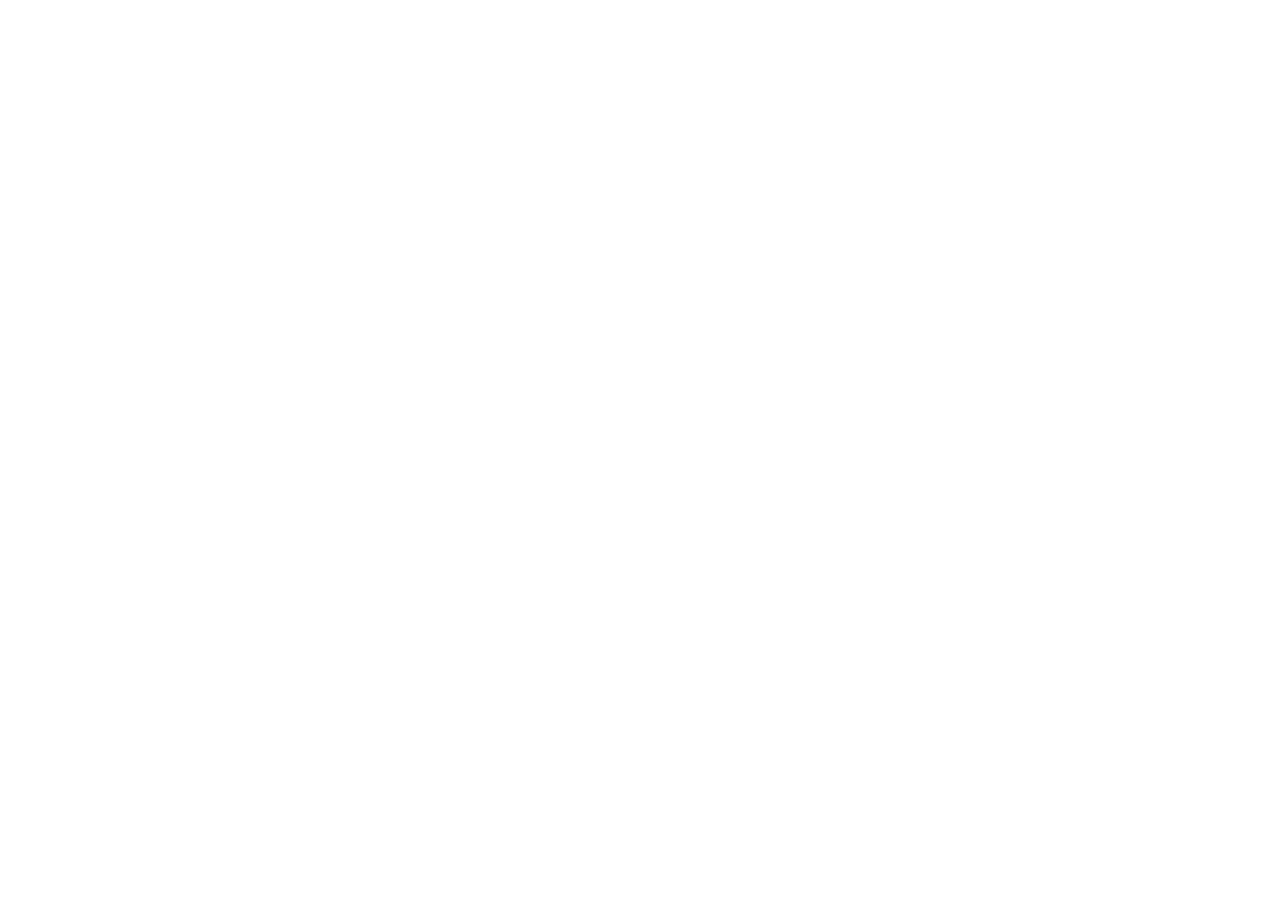
==== index.html @ dcf653aa "ajout de l'index" ====
<!DOCTYPE html>
<html lang="fr">

<head>
    <meta charset="UTF-8">
    <meta name="viewport" content="width=device-width, initial-scale=1.0">
    <title>Oh my food !</title>
    <link rel="preconnect" href="https://fonts.googleapis.com">
    <link rel="preconnect" href="https://fonts.gstatic.com" crossorigin>
    <link href="https://fonts.googleapis.com/css2?family=Shrikhand&display=swap" rel="stylesheet">
    <link rel="stylesheet" href="./css/cssOMF.css">
</head>
---- css/cssOMF.css ----
/****** General ***********/
* {
    font-family: 'Roboto', sans-serif;
}
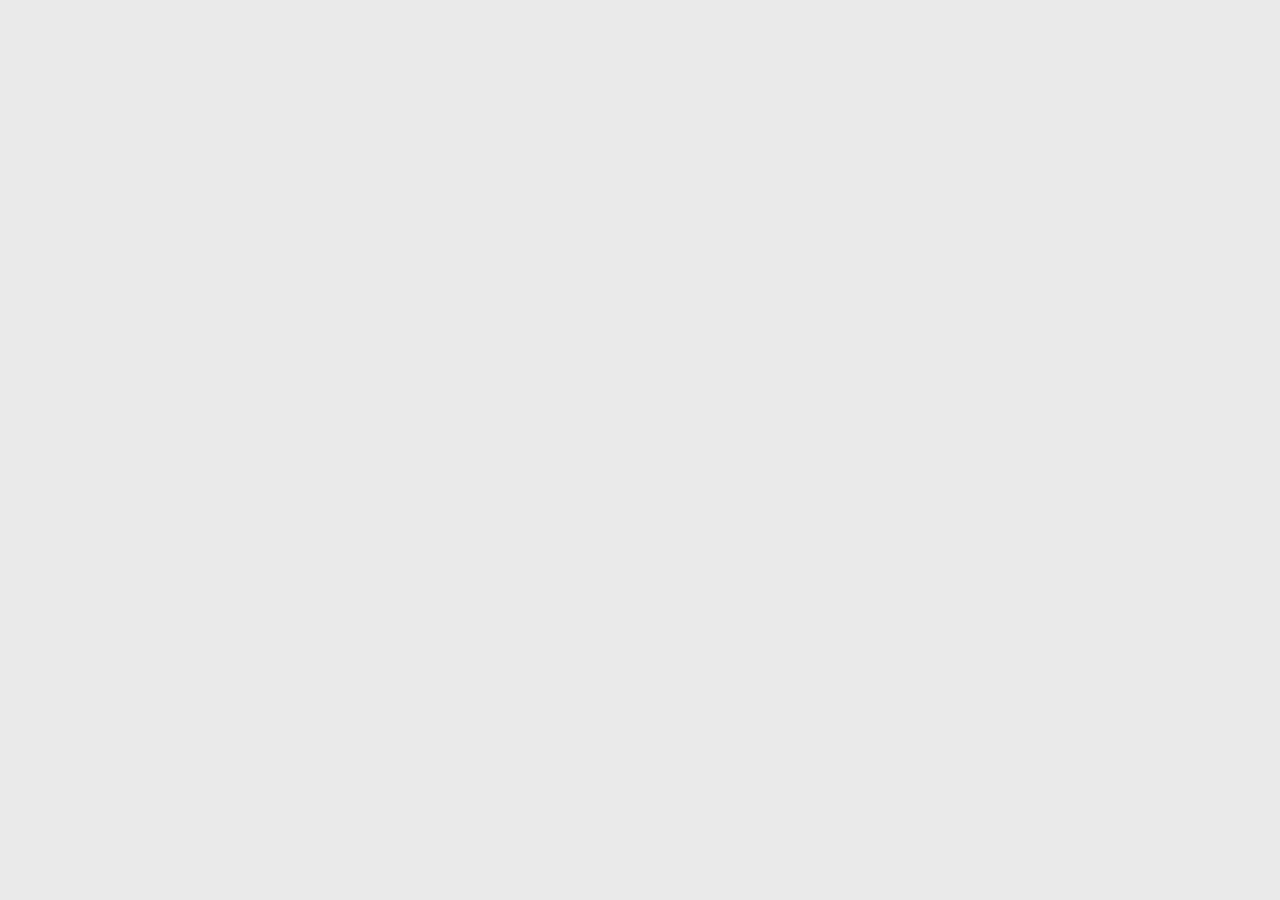
==== commit 26cbaa1c: "ajout dossier sass css restaurants" ====
--- a/index.html
+++ b/index.html
@@ -9,4 +9,13 @@
     <link rel="preconnect" href="https://fonts.gstatic.com" crossorigin>
     <link href="https://fonts.googleapis.com/css2?family=Shrikhand&display=swap" rel="stylesheet">
     <link rel="stylesheet" href="./css/cssOMF.css">
-</head>+</head>
+
+<body>
+    <div class="main-container">
+        <header></header>
+        <nav></nav>
+        <main></main>
+        <footer></footer>
+    </div>
+</body>--- a/css/cssOMF.css
+++ b/css/cssOMF.css
@@ -2,3 +2,15 @@
 * {
     font-family: 'Roboto', sans-serif;
 }
+
+:root {
+    --main-color: #9356DC;
+    --second-color: #FF79DA;
+    --third-color: #99E2D0;
+    --background-color: #EAEAEA;
+
+}
+
+body{
+    background-color: var(--background-color)
+}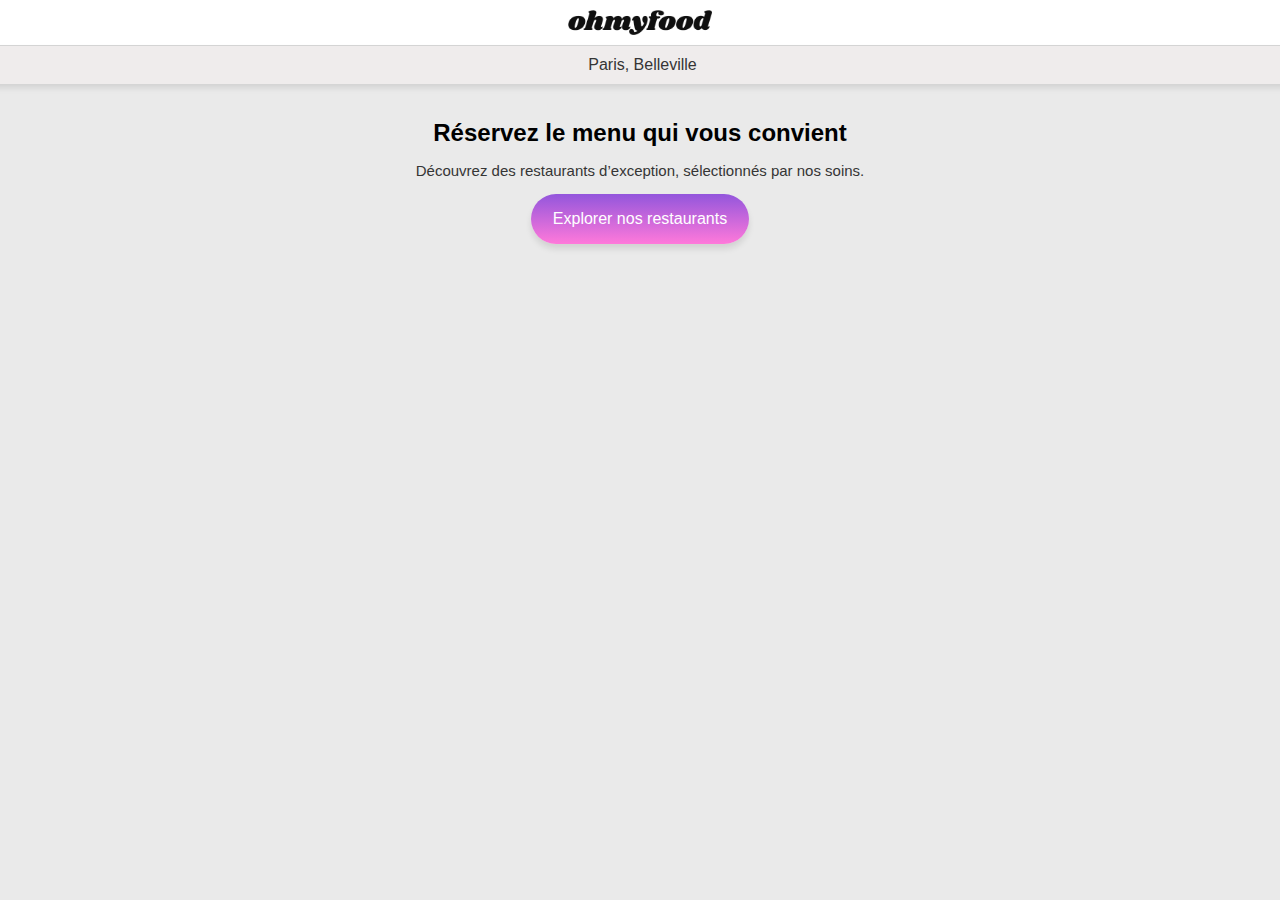
==== commit 240cf8cf: "ajout du header et du bouton navigation" ====
--- a/index.html
+++ b/index.html
@@ -8,13 +8,29 @@
     <link rel="preconnect" href="https://fonts.googleapis.com">
     <link rel="preconnect" href="https://fonts.gstatic.com" crossorigin>
     <link href="https://fonts.googleapis.com/css2?family=Shrikhand&display=swap" rel="stylesheet">
+    <link rel="stylesheet" href="https://cdnjs.cloudflare.com/ajax/libs/font-awesome/6.2.1/css/all.min.css"
+        integrity="sha512-MV7K8+y+gLIBoVD59lQIYicR65iaqukzvf/nwasF0nqhPay5w/9lJmVM2hMDcnK1OnMGCdVK+iQrJ7lzPJQd1w=="
+        crossorigin="anonymous" referrerpolicy="no-referrer">
     <link rel="stylesheet" href="./css/cssOMF.css">
 </head>
 
 <body>
     <div class="main-container">
-        <header></header>
-        <nav></nav>
+        <header class="headOMF">
+            <div class="logoOMF">
+                <img src="./ImagesOMF/logo/ohmyfood.png" alt="Logo du site Oh my Food">
+            </div>
+            <div class="location">
+                <div class="iconlocation"><i class="fa-solid fa-location-dot"></i></div> Paris, Belleville
+            </div>
+        </header>
+        <nav class="navOMF">
+            <div class="title-nav">Réservez le menu qui vous convient</div>
+            <div class="subtitle-nav">Découvrez des restaurants d’exception, sélectionnés par nos soins.</div>
+            <div class="btn-nav">
+                <a href="#"><button class="explore">Explorer nos restaurants</button></a>
+            </div>
+        </nav>
         <main></main>
         <footer></footer>
     </div>
--- a/css/cssOMF.css
+++ b/css/cssOMF.css
@@ -8,9 +8,86 @@
     --second-color: #FF79DA;
     --third-color: #99E2D0;
     --background-color: #EAEAEA;
-
 }
 
-body{
+body {
+    margin: inherit;
     background-color: var(--background-color)
+}
+
+.main-container {
+    width: 100%;
+}
+
+.main-container > a {
+    text-decoration: none;
+}
+
+.headOMF {
+    display: flex;
+    align-items: center;
+    flex-direction: column;
+}
+
+.headOMF .logoOMF {
+    background-color: white;
+    width: 100%;
+    display: flex;
+    justify-content: center;
+    padding: 10px;
+    box-shadow: 5px 4px 6px rgba(0, 0, 0, 0.1)}
+
+.headOMF .logoOMF img {
+    object-fit: cover;
+    height: 25px;
+}
+
+.headOMF .location {
+    display: flex;
+    justify-content: center;
+    background-color: #efecec;
+    width: 100%;
+    padding: 10px;
+    box-shadow: 5px 4px 6px rgba(0, 0, 0, 0.1);
+    margin-top: 1px;
+    font-size: 16px;
+    color: #353535;
+}
+
+.headOMF .location .fa-location-dot{
+    margin-right: 5px;
+}
+
+.navOMF {
+    text-align: center;
+    padding: 20px;
+    display: flex;
+    flex-direction: column;
+    align-items: center;
+}
+
+.navOMF .title-nav {
+    font-size: 24px;
+    font-weight: bold;
+    margin: 15px;
+}
+
+.navOMF .subtitle-nav{
+    font-size: 15px;
+    color: #353535;
+}
+
+.navOMF .btn-nav {
+    margin: 15px;
+}
+
+.navOMF .btn-nav .explore{
+    box-shadow: 0px 5px 6px rgba(0, 0, 0, 0.1);
+    background: linear-gradient(180deg, var(--main-color), var(--second-color));
+    border: none;
+    width: 218px;
+    height: 50px;
+    color: white;
+    font-size: 16px;
+    border-radius: 30px;
 }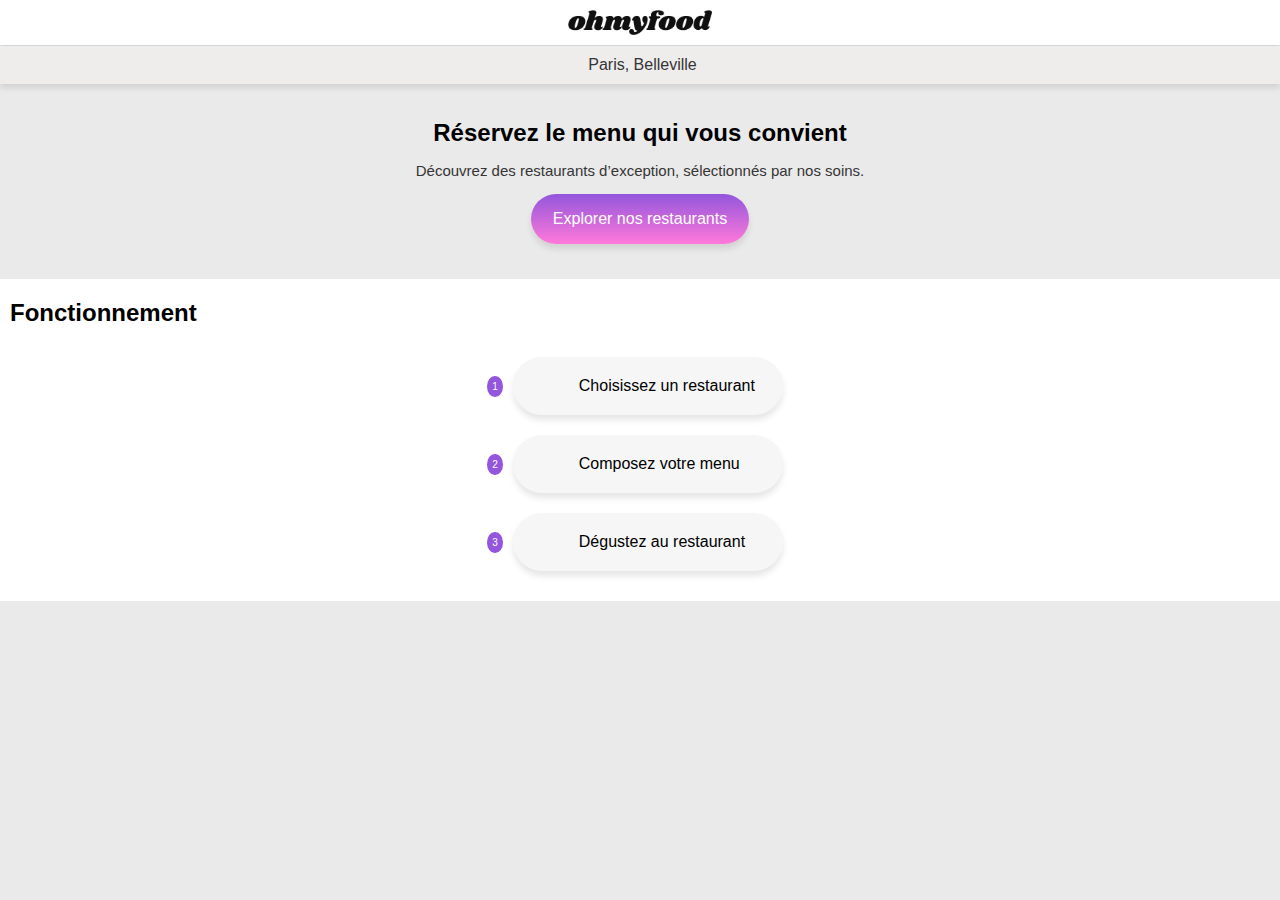
==== commit 839ff677: "ajout de la partie étapes (sans bulles violettes)" ====
--- a/index.html
+++ b/index.html
@@ -31,7 +31,34 @@
                 <a href="#"><button class="explore">Explorer nos restaurants</button></a>
             </div>
         </nav>
-        <main></main>
+        <main class="main-wrap">
+            <div class="operation-steps">
+                <div class="title-operation-steps">Fonctionnement</div>
+                <div class="all-steps">
+                    <div class="steps-section">
+                        <div class="number-steps">1</div>
+                        <div class="content-steps">
+                            <div class="icon-steps"><i class="fa-solid fa-mobile-screen-button"></i></div>
+                            <div class="explication-steps">Choisissez un restaurant</div>
+                        </div>
+                    </div>
+                    <div class="steps-section">
+                        <div class="number-steps">2</div>
+                        <div class="content-steps">
+                            <div class="icon-steps"><i class="fa-solid fa-list-ul"></i></div>
+                            <div class="explication-steps">Composez votre menu</div>
+                        </div>
+                    </div>
+                    <div class="steps-section">
+                        <div class="number-steps">3</div>
+                        <div class="content-steps">
+                            <div class="icon-steps--purple"><i class="fa-solid fa-store"></i></div>
+                            <div class="explication-steps">Dégustez au restaurant</div>
+                        </div>
+                    </div>
+                </div>
+            </div>
+        </main>
         <footer></footer>
     </div>
 </body>--- a/css/cssOMF.css
+++ b/css/cssOMF.css
@@ -15,27 +15,27 @@
     background-color: var(--background-color)
 }
 
+.fa-solid {
+    color: #7E7E7E;
+}
+
 .main-container {
     width: 100%;
 }
 
-.main-container > a {
+.main-container>a {
     text-decoration: none;
 }
 
-.headOMF {
-    display: flex;
-    align-items: center;
-    flex-direction: column;
-}
+.headOMF {}
 
 .headOMF .logoOMF {
     background-color: white;
-    width: 100%;
     display: flex;
     justify-content: center;
     padding: 10px;
-    box-shadow: 5px 4px 6px rgba(0, 0, 0, 0.1)}
+    box-shadow: 0px 4px 6px rgba(0, 0, 0, 0.1)
+}
 
 .headOMF .logoOMF img {
     object-fit: cover;
@@ -46,16 +46,16 @@
     display: flex;
     justify-content: center;
     background-color: #efecec;
-    width: 100%;
     padding: 10px;
-    box-shadow: 5px 4px 6px rgba(0, 0, 0, 0.1);
+    box-shadow: 0px 4px 6px rgba(0, 0, 0, 0.1);
     margin-top: 1px;
     font-size: 16px;
     color: #353535;
 }
 
-.headOMF .location .fa-location-dot{
+.headOMF .location .fa-location-dot {
     margin-right: 5px;
+    color: #353535;
 }
 
 .navOMF {
@@ -72,7 +72,7 @@
     margin: 15px;
 }
 
-.navOMF .subtitle-nav{
+.navOMF .subtitle-nav {
     font-size: 15px;
     color: #353535;
 }
@@ -81,7 +81,7 @@
     margin: 15px;
 }
 
-.navOMF .btn-nav .explore{
+.navOMF .btn-nav .explore {
     box-shadow: 0px 5px 6px rgba(0, 0, 0, 0.1);
     background: linear-gradient(180deg, var(--main-color), var(--second-color));
     border: none;
@@ -90,4 +90,62 @@
     color: white;
     font-size: 16px;
     border-radius: 30px;
+}
+
+.operation-steps {
+    padding: 10px;
+    background-color: white;
+    padding-top: 20px;
+    padding-bottom: 20px;
+    padding-left: 10px;
+    padding-right: 10px;
+}
+
+.operation-steps .title-operation-steps {
+    font-size: 24px;
+    font-weight: bold;
+    margin-bottom: 20px;
+}
+
+.all-steps {
+    display: flex;
+    justify-content: center;
+    flex-direction: column;
+    align-items: center;
+
+}
+.operation-steps .all-steps .steps-section {
+    display: flex;
+    align-items: center;
+}
+
+.operation-steps .all-steps .steps-section .number-steps {
+    background: var(--main-color);
+    padding: 5px;
+    color: white;
+    font-size: 10px;
+    border-radius: 100%;
+}
+
+.operation-steps .all-steps .steps-section .content-steps {
+    display: flex;
+    justify-content: space-between;
+    background-color: #F6F6F6;
+    box-shadow: 0px 5px 6px rgba(0, 0, 0, 0.1);
+    padding: 20px;
+    border-radius: 50px;
+    width: 230px;
+    margin: 10px;
+}
+
+.operation-steps .all-steps .steps-section .content-steps .icon-steps {
+    width: 20%;
+}
+
+.operation-steps .all-steps .steps-section .content-steps .icon-steps--purple .fa-store {
+    color: var(--main-color)
+}
+
+.operation-steps .all-steps .steps-section .content-steps .explication-steps {
+    width: 80%;
 }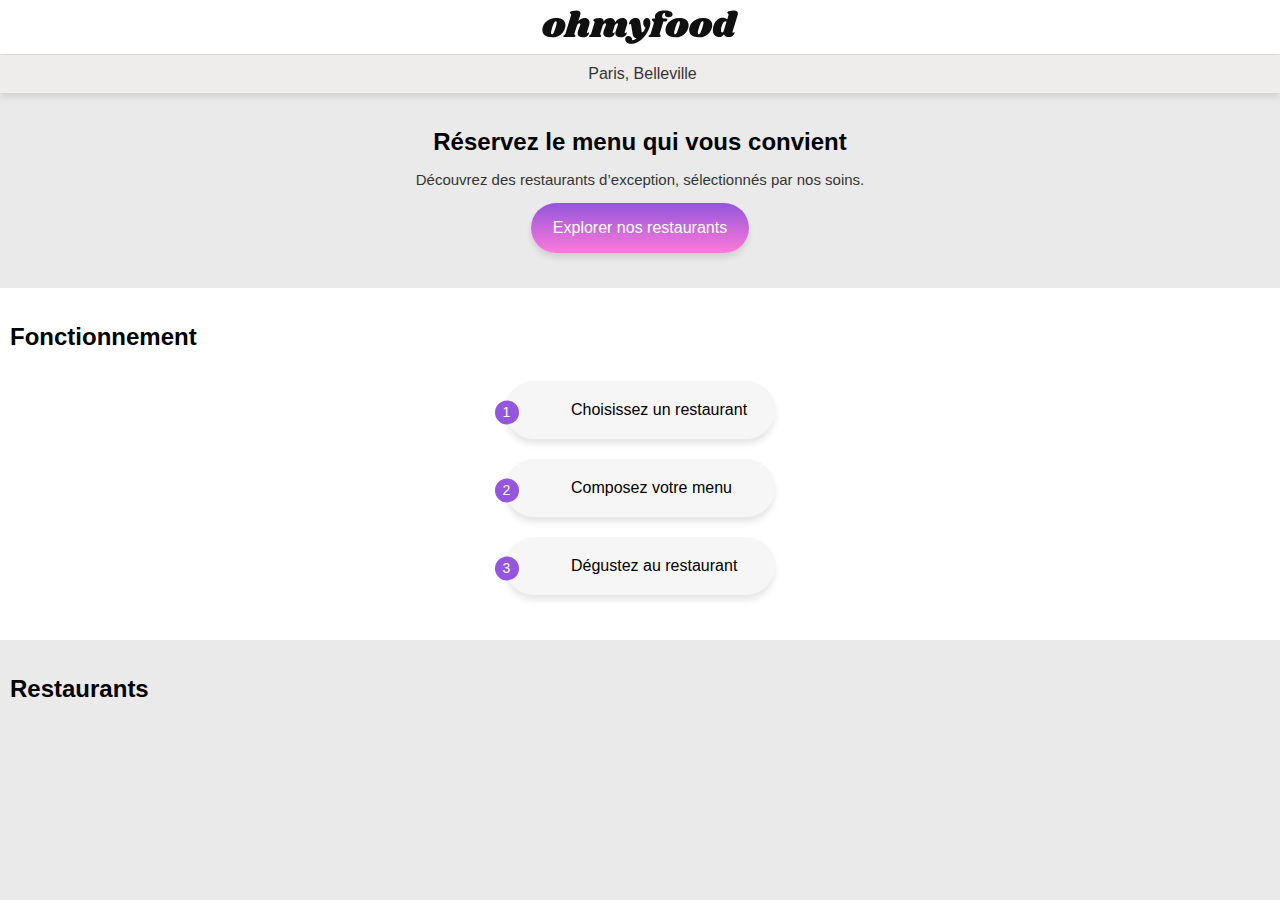
==== commit 762955d3: "correction du sass ajout des bulles violettes et debut de la section restaurant" ====
--- a/index.html
+++ b/index.html
@@ -11,14 +11,14 @@
     <link rel="stylesheet" href="https://cdnjs.cloudflare.com/ajax/libs/font-awesome/6.2.1/css/all.min.css"
         integrity="sha512-MV7K8+y+gLIBoVD59lQIYicR65iaqukzvf/nwasF0nqhPay5w/9lJmVM2hMDcnK1OnMGCdVK+iQrJ7lzPJQd1w=="
         crossorigin="anonymous" referrerpolicy="no-referrer">
-    <link rel="stylesheet" href="./css/cssOMF.css">
+    <link rel="stylesheet" href="./sass/sass.css">
 </head>
 
 <body>
     <div class="main-container">
         <header class="headOMF">
             <div class="logoOMF">
-                <img src="./ImagesOMF/logo/ohmyfood.png" alt="Logo du site Oh my Food">
+                <img src="./ImagesOMF/logo/ohmyfood@2x.svg" alt="Logo du site Oh my Food">
             </div>
             <div class="location">
                 <div class="iconlocation"><i class="fa-solid fa-location-dot"></i></div> Paris, Belleville
@@ -28,35 +28,38 @@
             <div class="title-nav">Réservez le menu qui vous convient</div>
             <div class="subtitle-nav">Découvrez des restaurants d’exception, sélectionnés par nos soins.</div>
             <div class="btn-nav">
-                <a href="#"><button class="explore">Explorer nos restaurants</button></a>
+                <a href="#section-restaurant-list"><button class="explore">Explorer nos restaurants</button></a>
             </div>
         </nav>
         <main class="main-wrap">
             <div class="operation-steps">
                 <div class="title-operation-steps">Fonctionnement</div>
                 <div class="all-steps">
-                    <div class="steps-section">
-                        <div class="number-steps">1</div>
-                        <div class="content-steps">
-                            <div class="icon-steps"><i class="fa-solid fa-mobile-screen-button"></i></div>
-                            <div class="explication-steps">Choisissez un restaurant</div>
+                    <div class="steps-section content-steps">
+                        <div class="number-steps-background">
+                            <div class="number-white">1</div>
                         </div>
+                        <div class="icon-steps"><i class="fa-solid fa-mobile-screen-button"></i></div>
+                        <div class="explication-steps">Choisissez un restaurant</div>
                     </div>
-                    <div class="steps-section">
-                        <div class="number-steps">2</div>
-                        <div class="content-steps">
-                            <div class="icon-steps"><i class="fa-solid fa-list-ul"></i></div>
-                            <div class="explication-steps">Composez votre menu</div>
+                    <div class="steps-section content-steps">
+                        <div class="number-steps-background">
+                            <div class="number-white">2</div>
                         </div>
+                        <div class="icon-steps"><i class="fa-solid fa-list-ul"></i></div>
+                        <div class="explication-steps">Composez votre menu</div>
                     </div>
-                    <div class="steps-section">
-                        <div class="number-steps">3</div>
-                        <div class="content-steps">
-                            <div class="icon-steps--purple"><i class="fa-solid fa-store"></i></div>
-                            <div class="explication-steps">Dégustez au restaurant</div>
+                    <div class="steps-section content-steps">
+                        <div class="number-steps-background">
+                            <div class="number-white">3</div>
                         </div>
+                        <div class="icon-steps--purple"><i class="fa-solid fa-store"></i></div>
+                        <div class="explication-steps">Dégustez au restaurant</div>
                     </div>
                 </div>
+            </div>
+            <div class="restaurant-list">
+                <div id="section-restaurant-list" class="title-restaurant-list">Restaurants</div>
             </div>
         </main>
         <footer></footer>
--- a/sass/sass.css
+++ b/sass/sass.css
@@ -0,0 +1,149 @@
+/****** General ***********/
+* {
+  font-family: "Roboto", sans-serif;
+}
+
+:root {
+  --main-color: #9356DC;
+  --second-color: #FF79DA;
+  --third-color: #99E2D0;
+  --background-color: #EAEAEA;
+}
+
+body {
+  margin: inherit;
+  background-color: var(--background-color);
+}
+
+.fa-solid {
+  color: #7E7E7E;
+}
+
+.main-container {
+  width: 100%;
+}
+.main-container a {
+  text-decoration: none;
+}
+
+.headOMF .logoOMF {
+  background-color: white;
+  display: flex;
+  justify-content: center;
+  padding: 10px;
+  box-shadow: 0px 4px 6px rgba(0, 0, 0, 0.1);
+}
+.headOMF .location {
+  display: flex;
+  justify-content: center;
+  background-color: #efecec;
+  padding: 10px;
+  box-shadow: 0px 4px 6px rgba(0, 0, 0, 0.1);
+  margin-top: 1px;
+  font-size: 16px;
+  color: #353535;
+}
+.headOMF .location .fa-location-dot {
+  margin-right: 5px;
+  color: #353535;
+}
+
+.navOMF {
+  text-align: center;
+  padding: 20px;
+  display: flex;
+  flex-direction: column;
+  align-items: center;
+}
+.navOMF .title-nav {
+  font-size: 24px;
+  font-weight: bold;
+  margin: 15px;
+}
+.navOMF .subtitle-nav {
+  font-size: 15px;
+  color: #353535;
+}
+.navOMF .btn-nav {
+  margin: 15px;
+}
+.navOMF .btn-nav .explore {
+  box-shadow: 0px 5px 6px rgba(0, 0, 0, 0.1);
+  background: linear-gradient(180deg, var(--main-color), var(--second-color));
+  border: none;
+  width: 218px;
+  height: 50px;
+  color: white;
+  font-size: 16px;
+  border-radius: 30px;
+}
+.operation-steps {
+  padding: 10px;
+  background-color: white;
+  padding-top: 35px;
+  padding-bottom: 35px;
+  padding-left: 10px;
+  padding-right: 10px;
+}
+.operation-steps .title-operation-steps {
+  font-size: 24px;
+  font-weight: bold;
+  margin-bottom: 20px;
+}
+.operation-steps .all-steps {
+  display: flex;
+  justify-content: center;
+  flex-direction: column;
+  align-items: center;
+}
+.operation-steps .all-steps .content-steps {
+  justify-content: space-between;
+  background-color: #F6F6F6;
+  box-shadow: 0px 5px 6px rgba(0, 0, 0, 0.1);
+  padding: 20px;
+  border-radius: 50px;
+  width: 230px;
+  margin: 10px;
+  display: flex;
+  align-items: center;
+  position: relative;
+}
+.operation-steps .all-steps .content-steps .number-steps-background {
+  background: var(--main-color);
+  font-size: 10px;
+  border-radius: 100%;
+  position: absolute;
+  left: -10px;
+  transform: translateY(10%);
+  width: 24px;
+  height: 24px;
+}
+.operation-steps .all-steps .content-steps .number-steps-background .number-white {
+  color: white;
+  font-size: 14px;
+  position: absolute;
+  left: 31%;
+  transform: translateY(20%);
+}
+.operation-steps .all-steps .icon-steps {
+  width: 20%;
+}
+.operation-steps .all-steps .icon-steps .icon-steps--purple .fa-store {
+  color: var(--main-color);
+}
+.operation-steps .all-steps .explication-steps {
+  width: 80%;
+}
+
+.restaurant-list {
+  padding: 10px;
+  padding-top: 35px;
+  padding-bottom: 35px;
+  padding-left: 10px;
+  padding-right: 10px;
+}
+.restaurant-list .title-restaurant-list {
+  font-size: 24px;
+  font-weight: bold;
+  margin-bottom: 20px;
+}/*# sourceMappingURL=sass.css.map */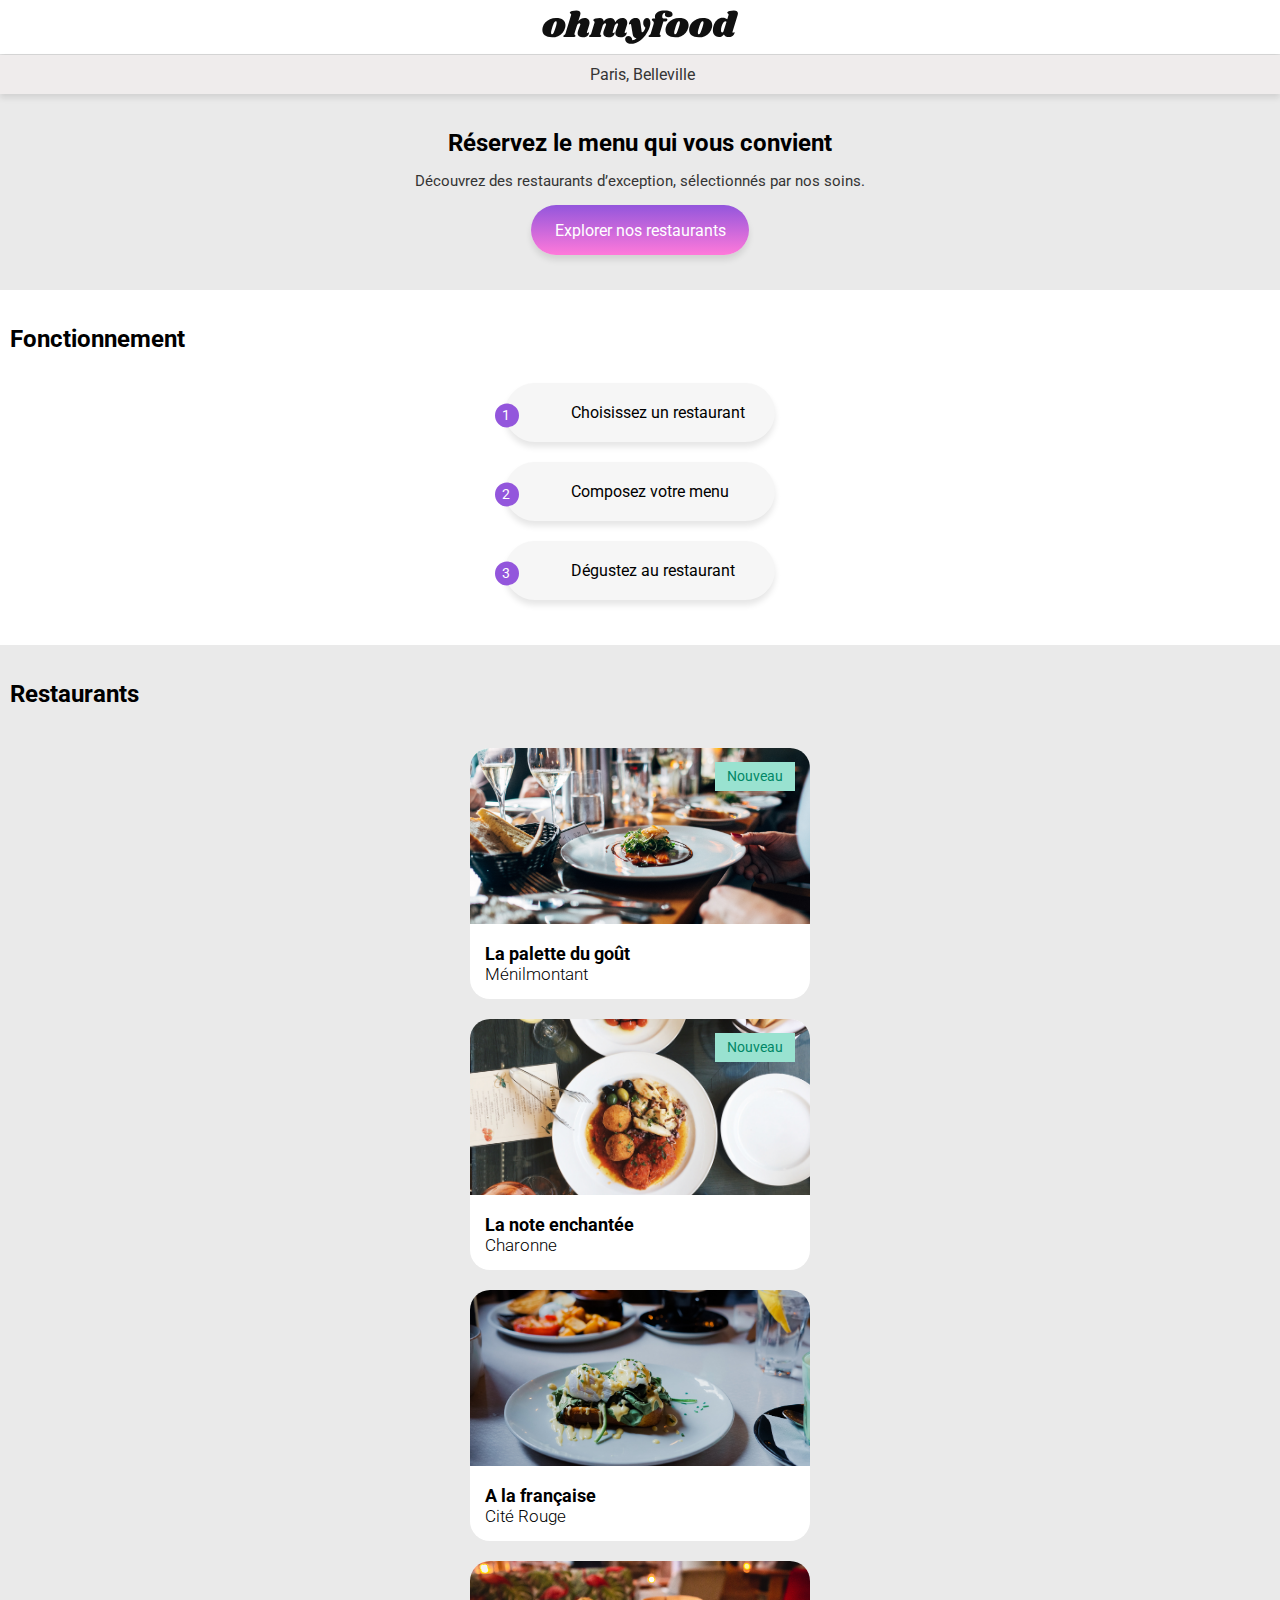
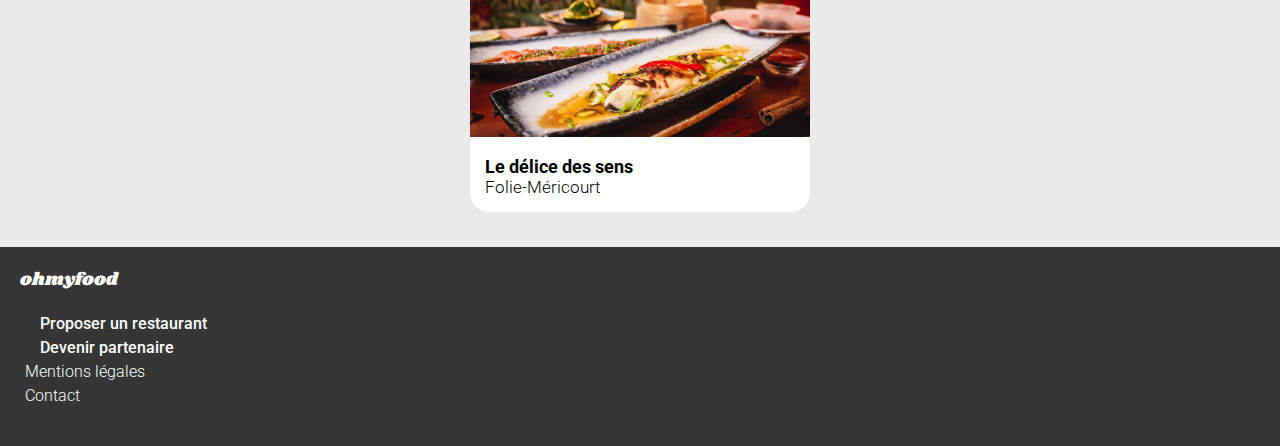
==== commit a5f37a22: "finitions de la page accueil entière sans animations" ====
--- a/index.html
+++ b/index.html
@@ -11,6 +11,9 @@
     <link rel="stylesheet" href="https://cdnjs.cloudflare.com/ajax/libs/font-awesome/6.2.1/css/all.min.css"
         integrity="sha512-MV7K8+y+gLIBoVD59lQIYicR65iaqukzvf/nwasF0nqhPay5w/9lJmVM2hMDcnK1OnMGCdVK+iQrJ7lzPJQd1w=="
         crossorigin="anonymous" referrerpolicy="no-referrer">
+        <link rel="preconnect" href="https://fonts.googleapis.com">
+<link rel="preconnect" href="https://fonts.gstatic.com" crossorigin>
+<link href="https://fonts.googleapis.com/css2?family=Roboto:ital,wght@0,100..900;1,100..900&family=Shrikhand&display=swap" rel="stylesheet">
     <link rel="stylesheet" href="./sass/sass.css">
 </head>
 
@@ -60,8 +63,74 @@
             </div>
             <div class="restaurant-list">
                 <div id="section-restaurant-list" class="title-restaurant-list">Restaurants</div>
+                <div class="list-card">
+                    <a href="#">
+                        <div class="card-restaurant">
+                            <img src="./ImagesOMF/restaurants/jay-wennington-N_Y88TWmGwA-unsplash.jpg"
+                                alt="image du premier restaurant">
+                            <div class="new-restaurant">Nouveau</div>
+                            <div class="bottom-card">
+                                <div class="txt-restaurant">
+                                    <div class="title-restaurant">La palette du goût</div>
+                                    <div class="subtitle-restaurant">Ménilmontant</div>
+                                </div>
+                                <div class="icon-restaurant"><i class="fa-regular fa-heart"></i></div>
+                            </div>
+                        </div>
+                    </a>
+                    <a href="#">
+                        <div class="card-restaurant">
+                            <img src="./ImagesOMF/restaurants/stil-u2Lp8tXIcjw-unsplash.jpg"
+                                alt="image du premier restaurant">
+                            <div class="new-restaurant">Nouveau</div>
+                            <div class="bottom-card">
+                                <div class="txt-restaurant">
+                                    <div class="title-restaurant">La note enchantée</div>
+                                    <div class="subtitle-restaurant">Charonne</div>
+                                </div>
+                                <div class="icon-restaurant"><i class="fa-regular fa-heart"></i></div>
+                            </div>
+                        </div>
+                    </a>
+                    <a href="#">
+                        <div class="card-restaurant">
+                            <img src="./ImagesOMF/restaurants/toa-heftiba-DQKerTsQwi0-unsplash.jpg"
+                                alt="image du troisième restaurant">
+                            <div class="bottom-card">
+                                <div class="txt-restaurant">
+                                    <div class="title-restaurant">A la française</div>
+                                    <div class="subtitle-restaurant">Cité Rouge</div>
+                                </div>
+                                <div class="icon-restaurant"><i class="fa-regular fa-heart"></i></div>
+                            </div>
+                        </div>
+                    </a>
+                    <a href="#">
+                        <div class="card-restaurant">
+                            <img src="./ImagesOMF/restaurants/louis-hansel-shotsoflouis-qNBGVyOCY8Q-unsplash.jpg"
+                                alt="image du quatrième restaurant">
+                            <div class="bottom-card">
+                                <div class="txt-restaurant">
+                                    <div class="title-restaurant">Le délice des sens</div>
+                                    <div class="subtitle-restaurant">Folie-Méricourt</div>
+                                </div>
+                                <div class="icon-restaurant"><i class="fa-regular fa-heart"></i></div>
+                            </div>
+                        </div>
+                    </a>
+                </div>
             </div>
-        </main>
-        <footer></footer>
     </div>
+    </main>
+    <footer class="end-page-OMF">
+        <div class="txt-footer">
+            <div class="title-footer">ohmyfood</div>
+            <ul>
+                <li class="list-icon"><a href="#"><i class="fa-solid fa-utensils"></i>Proposer un restaurant</a></li>
+                <li class="list-icon"><a href="#"><i class="fa-solid fa-handshake-angle"></i>Devenir partenaire</a></li>
+                <li><a href="#">Mentions légales</a></li>
+                <li><a href="#">Contact</a></li>
+            </ul>
+        </div>
+    </footer>
 </body>--- a/sass/sass.css
+++ b/sass/sass.css
@@ -19,11 +19,13 @@
   color: #7E7E7E;
 }
 
+a {
+  text-decoration: none;
+  color: inherit;
+}
+
 .main-container {
   width: 100%;
-}
-.main-container a {
-  text-decoration: none;
 }
 
 .headOMF .logoOMF {
@@ -77,6 +79,7 @@
   font-size: 16px;
   border-radius: 30px;
 }
+
 .operation-steps {
   padding: 10px;
   background-color: white;
@@ -146,4 +149,105 @@
   font-size: 24px;
   font-weight: bold;
   margin-bottom: 20px;
-}/*# sourceMappingURL=sass.css.map */+}
+
+.list-card {
+  display: flex;
+  flex-direction: column;
+  align-items: center;
+}
+.list-card .card-restaurant {
+  width: 340px;
+  height: 251px;
+  background-color: white;
+  position: relative;
+  border-radius: 20px;
+  margin-top: 20px;
+}
+.list-card .card-restaurant img {
+  -o-object-fit: cover;
+     object-fit: cover;
+  width: 340px;
+  height: 70%;
+  border-top-right-radius: 20px;
+  border-top-left-radius: 20px;
+}
+.list-card .card-restaurant .new-restaurant {
+  background-color: var(--third-color);
+  color: #008766;
+  width: 80px;
+  height: 29px;
+  font-size: 14px;
+  position: absolute;
+  display: flex;
+  align-items: center;
+  justify-content: center;
+  right: 15px;
+  bottom: 83%;
+}
+.list-card .card-restaurant .bottom-card {
+  display: flex;
+  padding: 15px;
+}
+.list-card .card-restaurant .bottom-card .txt-restaurant {
+  width: 70%;
+}
+.list-card .card-restaurant .bottom-card .txt-restaurant .title-restaurant {
+  font-size: 18px;
+  font-weight: bold;
+}
+.list-card .card-restaurant .bottom-card .txt-restaurant .subtitle-restaurant {
+  font-size: 17px;
+  font-weight: 300;
+}
+.list-card .card-restaurant .bottom-card .icon-restaurant {
+  width: 40%;
+  display: flex;
+  justify-content: flex-end;
+  align-items: center;
+}
+.list-card .card-restaurant .bottom-card .icon-restaurant .fa-heart {
+  font-size: 25px;
+}
+
+.end-page-OMF {
+  background-color: #353535;
+  padding: 20px;
+}
+.end-page-OMF .txt-footer {
+  display: flex;
+  flex-direction: column;
+  color: white;
+}
+.end-page-OMF .txt-footer .title-footer {
+  font-family: Shrikhand;
+  font-size: 18px;
+}
+.end-page-OMF .txt-footer ul {
+  padding: 0px;
+}
+.end-page-OMF .txt-footer li {
+  list-style-type: none;
+  font-weight: 300;
+  margin: 5px;
+}
+.end-page-OMF .txt-footer .list-icon {
+  font-weight: 500;
+}
+.end-page-OMF .txt-footer .list-icon .fa-utensils {
+  color: white;
+  width: 11px;
+  height: 13px;
+  margin-right: 15px;
+}
+.end-page-OMF .txt-footer .list-icon .fa-handshake-angle {
+  color: white;
+  width: 11px;
+  height: 13px;
+  margin-right: 15px;
+}
+
+/****** Media queries ***********/
+/* Tablet */
+/* Laptop  */
+/* Laptop + *//*# sourceMappingURL=sass.css.map */